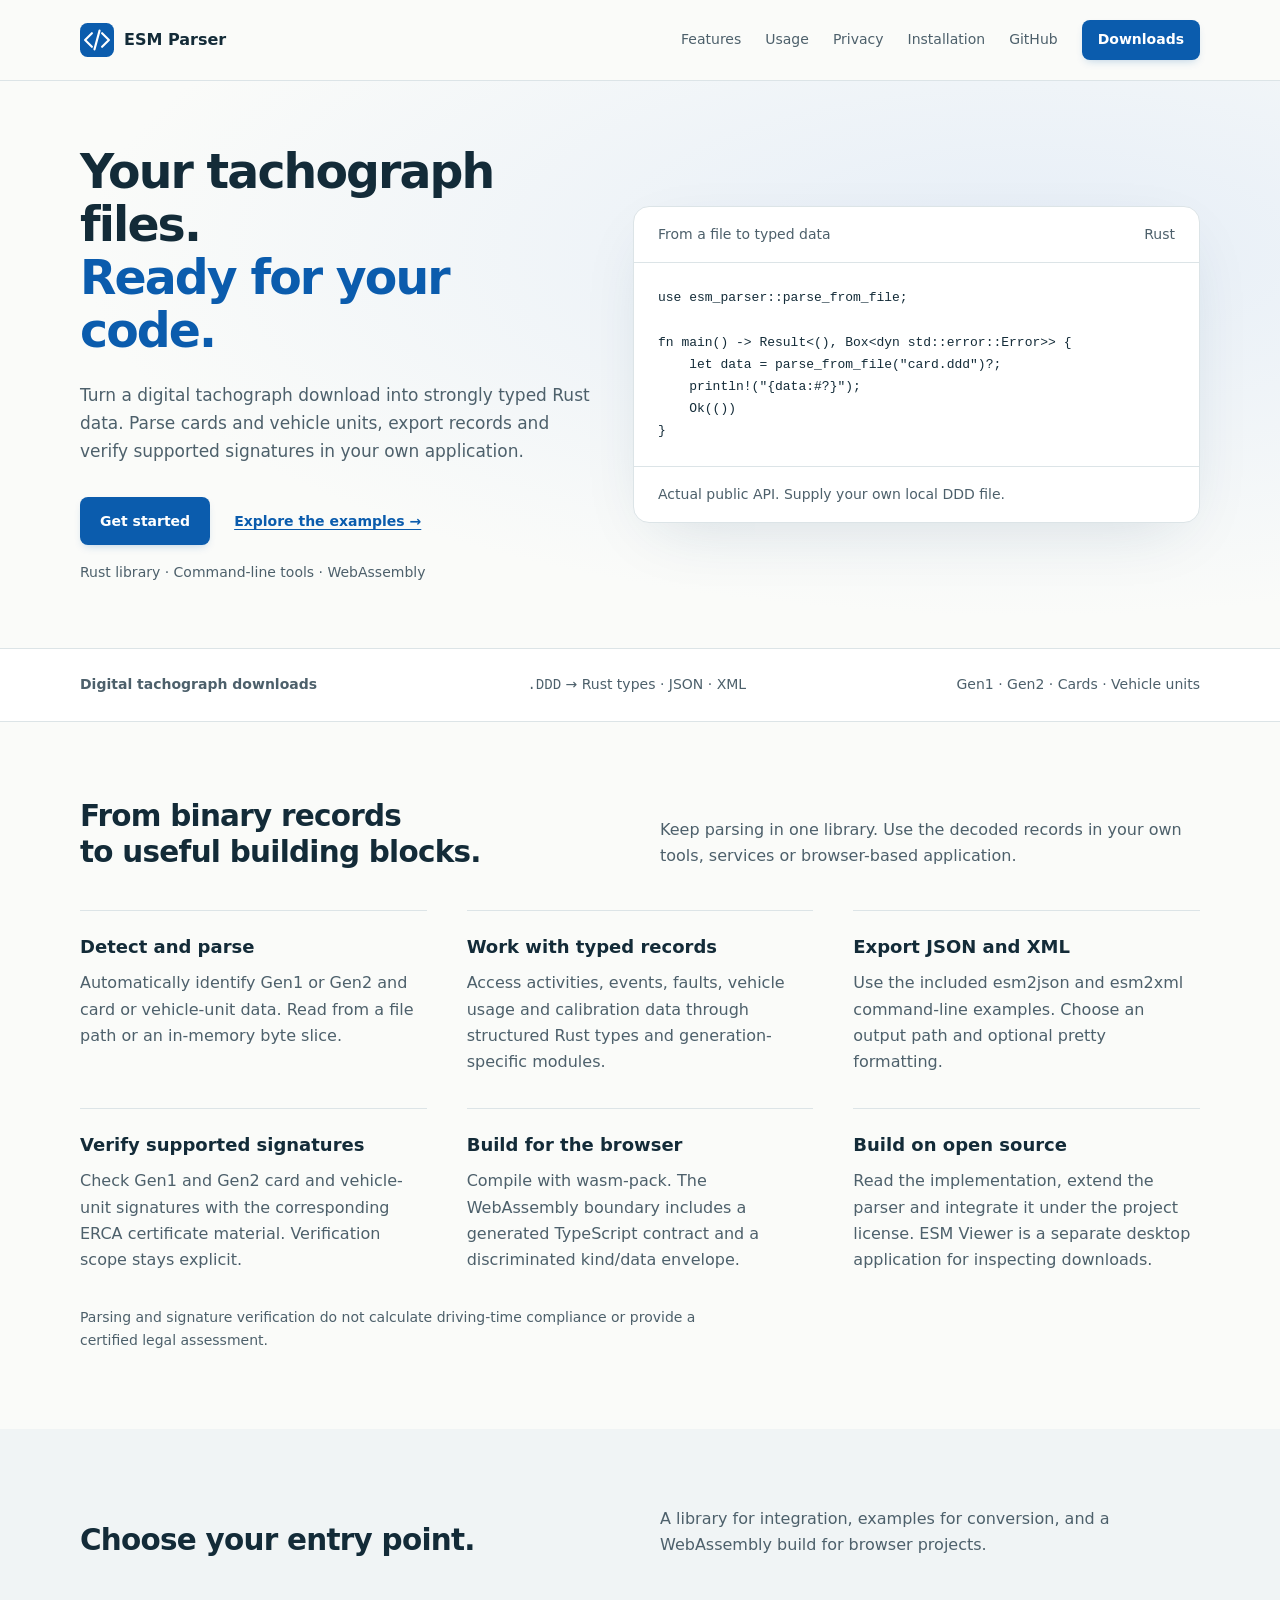
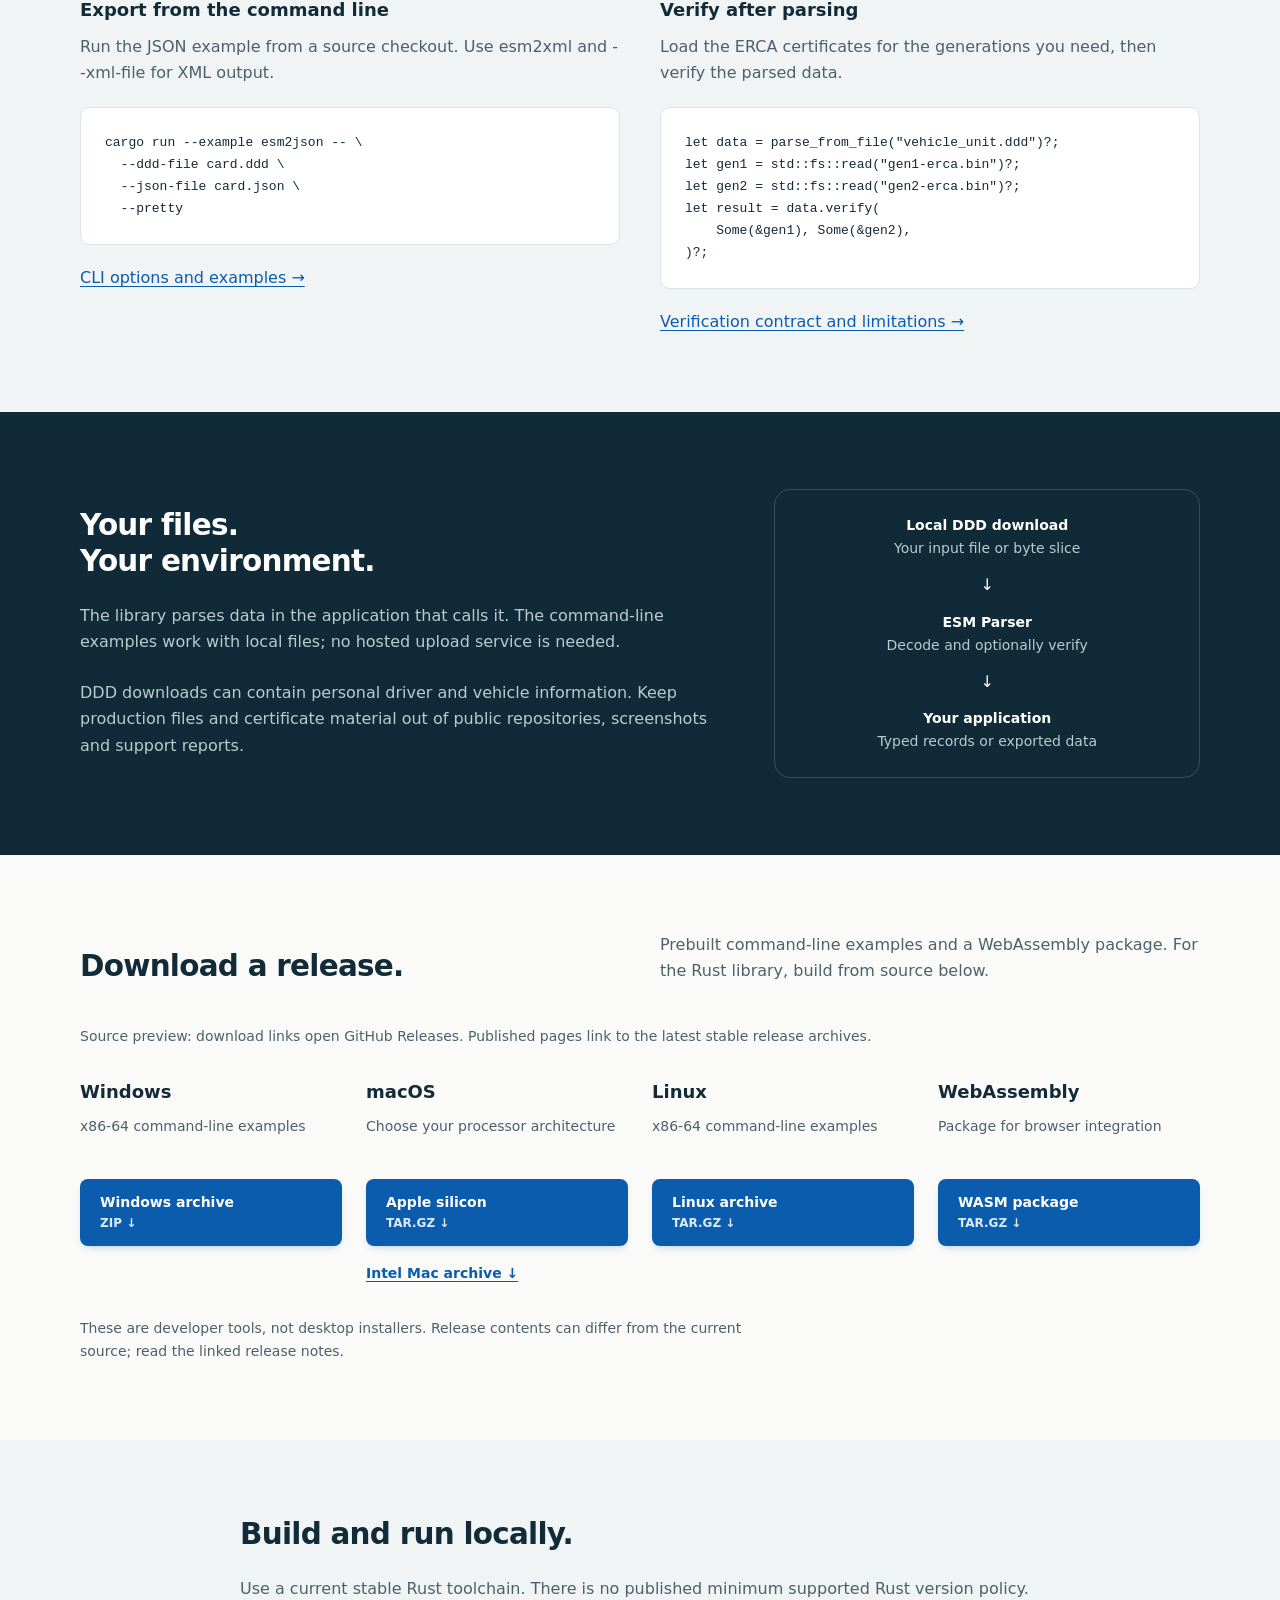
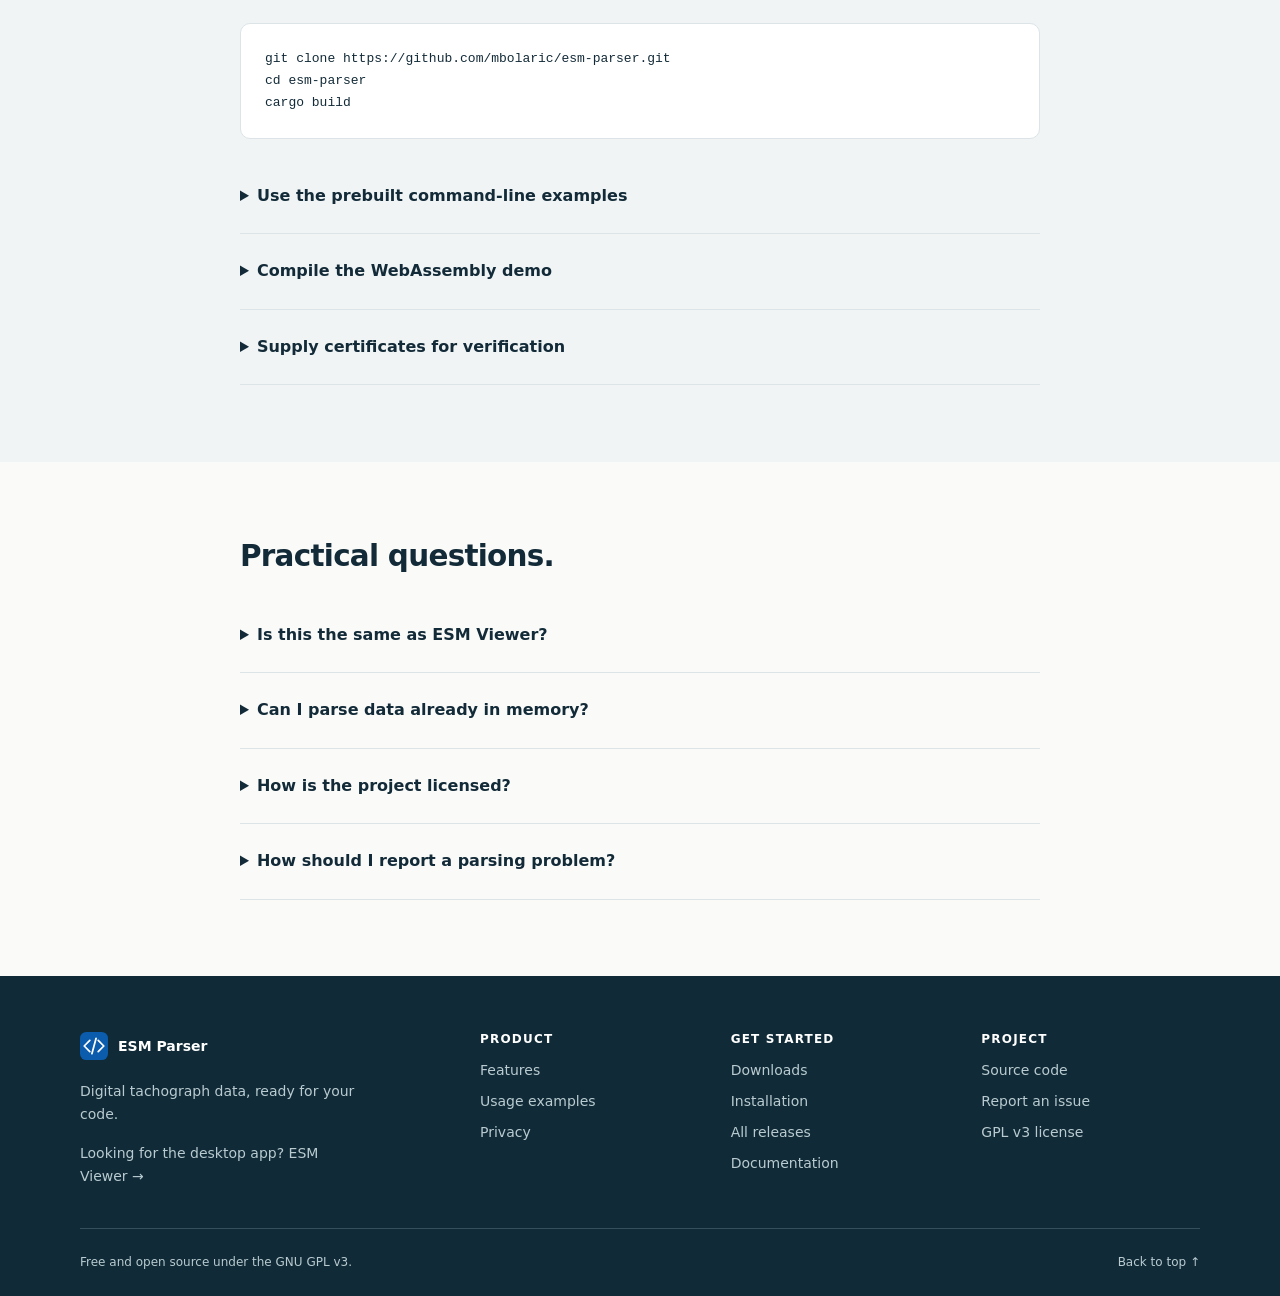
==== docs/site/index.html @ f4fffca4 "Create pages site." ====
<!doctype html>
<html lang="en">
    <head>
        <meta charset="UTF-8" />
        <meta name="viewport" content="width=device-width, initial-scale=1" />
        <meta name="color-scheme" content="light" />
        <title>ESM Parser | Digital tachograph data, ready for your code.</title>
        <meta name="description" content="Parse Gen1 and Gen2 digital tachograph DDD files in Rust. Export JSON or XML, verify supported signatures, and build for WebAssembly." />
        <link rel="canonical" href="https://mbolaric.github.io/esm-parser/" />
        <meta property="og:type" content="website" />
        <meta property="og:title" content="ESM Parser | Digital tachograph data, ready for your code." />
        <meta property="og:description" content="An open-source Rust library and command-line examples for parsing and verifying digital tachograph downloads." />
        <meta property="og:url" content="https://mbolaric.github.io/esm-parser/" />
        <meta name="twitter:card" content="summary" />
        <link rel="icon" type="image/svg+xml" href="./assets/icon.svg" />
        <link rel="stylesheet" href="./assets/site.css" />
        <script src="./assets/site.js" defer></script>
    </head>
    <body>
        <!--
        THESIS: Make the parser's typed-data workflow visible, not a desktop-app promise.
        OWN-WORLD: ESM Viewer's pale canvas, blue actions, dark ink and rounded controls.
        STORY: Understand supported parsing, inspect real API usage, then build or download.
        FIRST VIEWPORT: Two-column introduction and Rust example, with Get started on the left.
        FORM: User-pinned sibling-site structure; code replaces Viewer screenshots.
        -->
        <a class="site-skip" href="#main">Skip to content</a>
        <header class="site-header">
            <div class="site-container header-inner">
                <a class="site-brand" href="#top"><img src="./assets/icon.svg" width="34" height="34" alt="" />ESM Parser</a>
                <button class="mobile-menu" id="menu-toggle" aria-expanded="false" aria-controls="site-navigation" hidden>Menu</button>
                <nav id="site-navigation" aria-label="Main navigation">
                    <a href="#features">Features</a>
                    <a href="#usage">Usage</a>
                    <a href="#privacy">Privacy</a>
                    <a href="#installation">Installation</a>
                    <a href="https://github.com/mbolaric/esm-parser">GitHub</a>
                    <a class="site-button small-button" href="#download">Downloads</a>
                </nav>
            </div>
        </header>
        <main id="main" tabindex="-1">
            <section class="hero" id="top" aria-labelledby="hero-title">
                <div class="site-container hero-grid">
                    <div>
                        <h1 id="hero-title">Your tachograph files.<br /><span>Ready for your code.</span></h1>
                        <p class="hero-description">Turn a digital tachograph download into strongly typed Rust data. Parse cards and vehicle units, export records and verify supported signatures in your own application.</p>
                        <div class="hero-actions">
                            <a class="site-button" href="#installation">Get started</a>
                            <a class="site-text-link" href="#usage">Explore the examples &rarr;</a>
                        </div>
                        <p class="hero-platforms">Rust library &middot; Command-line tools &middot; WebAssembly</p>
                    </div>
                    <figure class="code-preview">
                        <div class="code-heading"><span>From a file to typed data</span><span>Rust</span></div>
                        <pre><code>use esm_parser::parse_from_file;

fn main() -&gt; Result&lt;(), Box&lt;dyn std::error::Error&gt;&gt; {
    let data = parse_from_file("card.ddd")?;
    println!("{data:#?}");
    Ok(())
}</code></pre>
                        <figcaption>Actual public API. Supply your own local DDD file.</figcaption>
                    </figure>
                </div>
            </section>
            <div class="format-strip">
                <div class="site-container format-inner">
                    <strong>Digital tachograph downloads</strong>
                    <p><code>.DDD</code> &rarr; Rust types &middot; JSON &middot; XML</p>
                    <span>Gen1 &middot; Gen2 &middot; Cards &middot; Vehicle units</span>
                </div>
            </div>
            <section class="site-section" id="features" aria-labelledby="features-title">
                <div class="site-container">
                    <div class="section-heading">
                        <h2 id="features-title">From binary records<br />to useful building blocks.</h2>
                        <p>Keep parsing in one library. Use the decoded records in your own tools, services or browser-based application.</p>
                    </div>
                    <div class="feature-grid">
                        <article><h3>Detect and parse</h3><p>Automatically identify Gen1 or Gen2 and card or vehicle-unit data. Read from a file path or an in-memory byte slice.</p></article>
                        <article><h3>Work with typed records</h3><p>Access activities, events, faults, vehicle usage and calibration data through structured Rust types and generation-specific modules.</p></article>
                        <article><h3>Export JSON and XML</h3><p>Use the included esm2json and esm2xml command-line examples. Choose an output path and optional pretty formatting.</p></article>
                        <article><h3>Verify supported signatures</h3><p>Check Gen1 and Gen2 card and vehicle-unit signatures with the corresponding ERCA certificate material. Verification scope stays explicit.</p></article>
                        <article><h3>Build for the browser</h3><p>Compile with wasm-pack. The WebAssembly boundary includes a generated TypeScript contract and a discriminated kind/data envelope.</p></article>
                        <article><h3>Build on open source</h3><p>Read the implementation, extend the parser and integrate it under the project license. ESM Viewer is a separate desktop application for inspecting downloads.</p></article>
                    </div>
                    <p class="qualification">Parsing and signature verification do not calculate driving-time compliance or provide a certified legal assessment.</p>
                </div>
            </section>
            <section class="site-section soft-section" id="usage" aria-labelledby="usage-title">
                <div class="site-container">
                    <div class="section-heading">
                        <h2 id="usage-title">Choose your entry point.</h2>
                        <p>A library for integration, examples for conversion, and a WebAssembly build for browser projects.</p>
                    </div>
                    <div class="example-grid">
                        <article>
                            <h3>Export from the command line</h3>
                            <p>Run the JSON example from a source checkout. Use esm2xml and --xml-file for XML output.</p>
                            <pre><code>cargo run --example esm2json -- \
  --ddd-file card.ddd \
  --json-file card.json \
  --pretty</code></pre>
                            <a href="https://github.com/mbolaric/esm-parser#export-with-the-example-clis">CLI options and examples &rarr;</a>
                        </article>
                        <article>
                            <h3>Verify after parsing</h3>
                            <p>Load the ERCA certificates for the generations you need, then verify the parsed data.</p>
                            <pre><code>let data = parse_from_file("vehicle_unit.ddd")?;
let gen1 = std::fs::read("gen1-erca.bin")?;
let gen2 = std::fs::read("gen2-erca.bin")?;
let result = data.verify(
    Some(&amp;gen1), Some(&amp;gen2),
)?;</code></pre>
                            <a href="https://github.com/mbolaric/esm-parser/blob/master/docs/gen2-signature-impl-reference.md">Verification contract and limitations &rarr;</a>
                        </article>
                    </div>
                </div>
            </section>
            <section class="site-section privacy-section" id="privacy" aria-labelledby="privacy-title">
                <div class="site-container privacy-grid">
                    <div>
                        <h2 id="privacy-title">Your files.<br />Your environment.</h2>
                        <p>The library parses data in the application that calls it. The command-line examples work with local files; no hosted upload service is needed.</p>
                        <p>DDD downloads can contain personal driver and vehicle information. Keep production files and certificate material out of public repositories, screenshots and support reports.</p>
                    </div>
                    <div class="privacy-flow" aria-label="Parser workflow">
                        <p><strong>Local DDD download</strong><br />Your input file or byte slice</p>
                        <span aria-hidden="true">&darr;</span>
                        <p><strong>ESM Parser</strong><br />Decode and optionally verify</p>
                        <span aria-hidden="true">&darr;</span>
                        <p><strong>Your application</strong><br />Typed records or exported data</p>
                    </div>
                </div>
            </section>
            <section class="site-section" id="download" aria-labelledby="download-title">
                <div class="site-container">
                    <div class="section-heading">
                        <h2 id="download-title">Download a release.</h2>
                        <p>Prebuilt command-line examples and a WebAssembly package. For the Rust library, build from source below.</p>
                    </div>
                    <p id="release-status">Source preview: download links open GitHub Releases. Published pages link to the latest stable release archives.</p>
                    <div class="download-grid">
                        <article><h3>Windows</h3><p>x86-64 command-line examples</p><a class="site-button" data-release-asset="windows" href="https://github.com/mbolaric/esm-parser/releases/latest">Windows archive <span>ZIP &darr;</span></a></article>
                        <article><h3>macOS</h3><p>Choose your processor architecture</p><a class="site-button" data-release-asset="macos-arm64" href="https://github.com/mbolaric/esm-parser/releases/latest">Apple silicon <span>TAR.GZ &darr;</span></a><a class="site-text-link" data-release-asset="macos-x86_64" href="https://github.com/mbolaric/esm-parser/releases/latest">Intel Mac archive &darr;</a></article>
                        <article><h3>Linux</h3><p>x86-64 command-line examples</p><a class="site-button" data-release-asset="linux" href="https://github.com/mbolaric/esm-parser/releases/latest">Linux archive <span>TAR.GZ &darr;</span></a></article>
                        <article><h3>WebAssembly</h3><p>Package for browser integration</p><a class="site-button" data-release-asset="wasm" href="https://github.com/mbolaric/esm-parser/releases/latest">WASM package <span>TAR.GZ &darr;</span></a></article>
                    </div>
                    <p class="qualification">These are developer tools, not desktop installers. Release contents can differ from the current source; read the linked release notes.</p>
                </div>
            </section>
            <section class="site-section soft-section" id="installation" aria-labelledby="installation-title">
                <div class="site-container narrow">
                    <h2 id="installation-title">Build and run locally.</h2>
                    <p>Use a current stable Rust toolchain. There is no published minimum supported Rust version policy.</p>
                    <pre><code>git clone https://github.com/mbolaric/esm-parser.git
cd esm-parser
cargo build</code></pre>
                    <details><summary>Use the prebuilt command-line examples</summary><p>Extract the archive for your platform. Open a terminal in the extracted directory and run <code>./esm2json --help</code> or <code>./esm2xml --help</code>. On Windows, use <code>.\esm2json.exe --help</code>. If an extracted Unix executable lacks permission, run <code>chmod +x esm2json esm2xml</code>. Only run binaries from a source you trust.</p></details>
                    <details><summary>Compile the WebAssembly demo</summary><p>From the repository root, install wasm-pack and run the build script. It regenerates the TypeScript contract before building the browser package.</p><pre><code>cargo install wasm-pack
./scripts/build-wasm.sh --release
python3 -m http.server 8090</code></pre><p>Open <a href="http://127.0.0.1:8090/examples/web/">http://127.0.0.1:8090/examples/web/</a>. Serve the repository root, not examples/web: the demo loads the generated pkg directory. This hosted product page does not load or parse your files.</p></details>
                    <details><summary>Supply certificates for verification</summary><p>A Gen1 ERCA value must be exactly 144 bytes; a Gen2 ERCA CVC must be exactly 205 bytes. Pass the corresponding <code>--erca-gen1-file</code> and <code>--erca-gen2-file</code> options to an exporter. Parsing alone does not verify signatures.</p><p>Company and Control Gen2 applications do not have a signed elementary-file verification path. Combined Driver and Workshop cards are verified separately by generation. See the <a href="https://github.com/mbolaric/esm-parser/blob/master/docs/gen2-signature-impl-reference.md">full verification reference</a> for certificate chains, rollover and supported scopes.</p></details>
                </div>
            </section>
            <section class="site-section" aria-labelledby="faq-title">
                <div class="site-container narrow">
                    <h2 id="faq-title">Practical questions.</h2>
                    <details><summary>Is this the same as ESM Viewer?</summary><p>No. ESM Parser is a Rust parsing library with CLI examples and WebAssembly support. <a href="https://mbolaric.github.io/esm-viewer/">ESM Viewer</a> is the separate desktop application for exploring tachograph records through a graphical interface.</p></details>
                    <details><summary>Can I parse data already in memory?</summary><p>Yes. Use <code>parse_from_memory</code> with a byte slice. Both it and <code>parse_from_file</code> return <code>TachographData</code>, distinguishing Gen1/Gen2 and card/vehicle-unit results.</p></details>
                    <details><summary>How is the project licensed?</summary><p>ESM Parser is open source. Review the <a href="https://github.com/mbolaric/esm-parser/blob/master/LICENSE">project license</a> before integrating or distributing it.</p></details>
                    <details><summary>How should I report a parsing problem?</summary><p><a href="https://github.com/mbolaric/esm-parser/issues">Open a GitHub issue</a> with the version, command or API call, and a redacted error. Do not attach personal DDD downloads or certificate material. The fixture-backed integration tests are ignored by default so private files can stay local.</p></details>
                </div>
            </section>
        </main>
        <footer class="site-footer">
            <div class="site-container">
                <div class="footer-main">
                    <div class="footer-about">
                        <a class="site-brand" href="#top"><img src="./assets/icon.svg" width="28" height="28" alt="" /><span>ESM Parser</span></a>
                        <p>Digital tachograph data, ready for your code.</p>
                        <a class="footer-viewer-link" href="https://mbolaric.github.io/esm-viewer/">Looking for the desktop app? ESM Viewer &rarr;</a>
                    </div>
                    <nav class="footer-links" aria-label="Footer navigation">
                        <div>
                            <h2>Product</h2>
                            <ul>
                                <li><a href="#features">Features</a></li>
                                <li><a href="#usage">Usage examples</a></li>
                                <li><a href="#privacy">Privacy</a></li>
                            </ul>
                        </div>
                        <div>
                            <h2>Get started</h2>
                            <ul>
                                <li><a href="#download">Downloads</a></li>
                                <li><a href="#installation">Installation</a></li>
                                <li><a href="https://github.com/mbolaric/esm-parser/releases">All releases</a></li>
                                <li><a href="https://github.com/mbolaric/esm-parser/blob/master/README.md">Documentation</a></li>
                            </ul>
                        </div>
                        <div>
                            <h2>Project</h2>
                            <ul>
                                <li><a href="https://github.com/mbolaric/esm-parser">Source code</a></li>
                                <li><a href="https://github.com/mbolaric/esm-parser/issues">Report an issue</a></li>
                                <li><a href="https://github.com/mbolaric/esm-parser/blob/master/LICENSE">GPL v3 license</a></li>
                            </ul>
                        </div>
                    </nav>
                </div>
                <div class="footer-bottom">
                    <p>Free and open source under the GNU GPL v3.</p>
                    <a href="#top">Back to top <span aria-hidden="true">&uarr;</span></a>
                </div>
            </div>
        </footer>
    </body>
</html>
---- docs/site/assets/site.css ----
:root {
    color-scheme: light;
    --site-canvas: #fafbf9;
    --site-ink: #132b38;
    --site-muted: #4d606b;
    --site-blue: #0b5cad;
    --site-blue-hover: #094b8f;
    --site-line: #dce4e7;
    --site-soft: #f0f4f5;
    --site-dark: #102b37;
    --site-dark-muted: #b9cbd0;
    --site-width: 76rem;
    --site-gutter: clamp(1.25rem, 4vw, 3rem);
    --site-section: clamp(3.5rem, 6vw, 5.5rem);
}
* { box-sizing: border-box; }
html { scroll-padding-block-start: 6rem; }
body { margin: 0; background: var(--site-canvas); color: var(--site-ink); font-family: system-ui, -apple-system, BlinkMacSystemFont, "Segoe UI", sans-serif; font-size: 1rem; line-height: 1.65; }
h1, h2, h3, p, figure { margin: 0; }
h1, h2, h3 { text-wrap: balance; }
h1 { font-size: clamp(2rem, 3.7vw, 3.25rem); font-weight: 680; letter-spacing: -0.04em; line-height: 1.12; }
h1 span { color: var(--site-blue); }
h2 { font-size: clamp(1.5rem, 2.3vw, 2rem); letter-spacing: -0.025em; line-height: 1.2; }
h3 { font-size: 1.125rem; line-height: 1.3; }
a { color: var(--site-blue); text-underline-offset: 0.2em; }
a:hover { text-decoration: none; }
:focus-visible { outline: 3px solid var(--site-blue); outline-offset: 4px; }
[hidden] { display: none !important; }
.site-container { width: min(100%, var(--site-width)); margin-inline: auto; padding-inline: var(--site-gutter); }
.site-skip { position: fixed; top: 0.75rem; left: 1rem; z-index: 30; padding: 0.75rem 1rem; background: var(--site-blue); color: white; border-radius: 0.5rem; transform: translateY(-200%); }
.site-skip:focus { transform: none; }
.site-header { position: sticky; top: 0; z-index: 20; background: var(--site-canvas); border-bottom: 1px solid var(--site-line); }
.header-inner { min-height: 5rem; display: flex; justify-content: space-between; align-items: center; gap: 1.5rem; }
.site-brand { display: inline-flex; align-items: center; gap: 0.625rem; color: var(--site-ink); font-weight: 650; white-space: nowrap; text-decoration: none; }
#site-navigation { display: flex; align-items: center; gap: 1.5rem; font-size: 0.875rem; }
#site-navigation a:not(.site-button) { color: var(--site-muted); text-decoration: none; }
#site-navigation a:hover { color: var(--site-blue); }
.site-button { display: inline-flex; align-items: center; justify-content: center; gap: 1rem; min-height: 3rem; padding: 0.75rem 1.25rem; border-radius: 0.5rem; background: var(--site-blue); color: white; font-size: 0.875rem; font-weight: 650; text-decoration: none; box-shadow: 0 4px 10px -4px #0b5cad4d; transition: background 140ms ease; }
.site-button:hover, #site-navigation .site-button:hover { background: var(--site-blue-hover); color: white; }
.small-button { min-height: 2.5rem; padding: 0.5rem 1rem; }
.site-text-link { font-size: 0.875rem; font-weight: 650; }
.hero { padding-block: clamp(2.5rem, 5vw, 4.5rem); background: radial-gradient(ellipse at 80% 30%, #e6eef7, transparent 65%); }
.hero-grid { display: grid; grid-template-columns: minmax(0, 0.95fr) minmax(0, 1.05fr); align-items: center; gap: 2.5rem; }
.hero-description { max-width: 39rem; color: var(--site-muted); font-size: 1.0625rem; margin-block: 1.5rem 2rem; }
.hero-actions { display: flex; align-items: center; flex-wrap: wrap; gap: 1.5rem; }
.hero-platforms { color: var(--site-muted); font-size: 0.875rem; margin-top: 1rem; }
.code-preview { min-width: 0; background: white; border: 1px solid var(--site-line); border-radius: 1rem; box-shadow: 0 20px 64px -24px #193e582b; overflow: hidden; }
.code-heading { display: flex; justify-content: space-between; gap: 1rem; padding: 1rem 1.5rem; border-bottom: 1px solid var(--site-line); font-size: 0.875rem; color: var(--site-muted); }
pre { max-width: 100%; overflow-x: auto; padding: 1.5rem; margin-block: 1.25rem; border: 1px solid var(--site-line); border-radius: 0.625rem; background: white; color: var(--site-ink); font-size: 0.8125rem; line-height: 1.7; }
code { font-family: ui-monospace, "Cascadia Code", "Source Code Pro", Menlo, Consolas, monospace; }
.code-preview pre { margin: 0; border: 0; border-radius: 0; }
.code-preview figcaption { padding: 1rem 1.5rem; color: var(--site-muted); font-size: 0.875rem; border-top: 1px solid var(--site-line); }
.format-strip { padding-block: 1.5rem; border-block: 1px solid var(--site-line); background: white; color: var(--site-muted); font-size: 0.875rem; }
.format-inner { display: flex; justify-content: space-between; flex-wrap: wrap; gap: 1rem; }
.site-section { padding-block: var(--site-section); }
.section-heading { display: grid; grid-template-columns: 1fr 1fr; align-items: end; gap: 2.5rem; margin-bottom: 2.5rem; }
.section-heading p { max-width: 65ch; color: var(--site-muted); }
.feature-grid { display: grid; grid-template-columns: repeat(3, minmax(0, 1fr)); gap: 2rem 2.5rem; }
.feature-grid article { border-top: 1px solid var(--site-line); padding-top: 1.5rem; }
article p { margin-top: 0.75rem; color: var(--site-muted); }
.qualification { margin-top: 2rem; color: var(--site-muted); font-size: 0.875rem; max-width: 75ch; }
.soft-section { background: var(--site-soft); }
.example-grid { display: grid; grid-template-columns: repeat(2, minmax(0, 1fr)); gap: 2.5rem; }
.example-grid article { min-width: 0; }
.privacy-section { background: var(--site-dark); color: white; }
.privacy-grid { display: grid; grid-template-columns: 1.2fr 0.8fr; gap: 3.5rem; align-items: center; }
.privacy-grid p { max-width: 65ch; margin-top: 1.5rem; color: var(--site-dark-muted); }
.privacy-flow { border: 1px solid #34505c; border-radius: 1rem; padding: 1.5rem; text-align: center; }
.privacy-flow p { margin: 0; font-size: 0.875rem; }
.privacy-flow strong { color: white; }
.privacy-flow span { display: block; margin-block: 0.75rem; }
#release-status { color: var(--site-muted); margin-bottom: 2rem; font-size: 0.875rem; }
.download-grid { display: grid; grid-template-columns: repeat(4, minmax(0, 1fr)); gap: 1.5rem; }
.download-grid article { min-width: 0; }
.download-grid p { font-size: 0.875rem; min-height: 3rem; }
.download-grid .site-button { width: 100%; flex-direction: column; align-items: flex-start; gap: 0; margin-top: 1rem; }
.download-grid .site-button span { font-size: 0.75rem; color: #dbeaff; }
.download-grid .site-text-link { display: block; margin-top: 1rem; }
.package-unavailable { display: block; margin-top: 1rem; color: var(--site-muted); font-size: 0.875rem; }
.narrow { max-width: 56rem; }
.narrow > p { margin-top: 1.5rem; color: var(--site-muted); }
details { border-bottom: 1px solid var(--site-line); padding-block: 1rem; }
h2 + details { margin-top: 1.5rem; }
summary { padding-block: 0.5rem; cursor: pointer; font-weight: 650; }
summary:hover { color: var(--site-blue); }
details p { margin-top: 1rem; color: var(--site-muted); }
details code:not(pre code) { overflow-wrap: anywhere; }
.site-footer { padding-block: 3.5rem 1.5rem; background: var(--site-dark); color: var(--site-dark-muted); font-size: 0.875rem; }
.site-footer a { color: var(--site-dark-muted); text-decoration: none; }
.site-footer a:hover { color: white; text-decoration: underline; }
.site-footer :focus-visible { outline-color: white; }
.site-footer .site-brand { color: white; }
.footer-main { display: grid; grid-template-columns: minmax(0, 1fr) minmax(0, 2fr); gap: 2.5rem; padding-bottom: 2.5rem; }
.footer-about p { margin-top: 0.75rem; max-width: 18rem; }
.footer-viewer-link { display: inline-block; margin-top: 1rem; max-width: 18rem; }
.footer-links { display: grid; grid-template-columns: repeat(3, minmax(0, 1fr)); gap: 2rem; }
.footer-links h2 { font-size: 0.75rem; font-weight: 650; letter-spacing: 0.1em; text-transform: uppercase; color: white; margin-bottom: 0.75rem; }
.footer-links ul { list-style: none; display: grid; gap: 0.5rem; padding: 0; margin: 0; }
.footer-bottom { display: flex; justify-content: space-between; align-items: center; flex-wrap: wrap; gap: 0.75rem; padding-top: 1.5rem; border-top: 1px solid #34505c; font-size: 0.75rem; }
.mobile-menu { font: inherit; padding: 0.5rem 1rem; min-height: 2.75rem; border: 1px solid var(--site-line); border-radius: 0.5rem; background: white; color: var(--site-ink); cursor: pointer; }
@media (max-width: 64rem) {
    #site-navigation { gap: 1rem; }
    .download-grid { grid-template-columns: repeat(2, minmax(0, 1fr)); gap: 2rem; }
}
@media (max-width: 48rem) {
    html { scroll-padding-block-start: 5rem; }
    .header-inner { flex-wrap: wrap; min-height: 4.5rem; gap: 0.5rem; padding-block: 0.75rem; }
    #site-navigation { width: 100%; flex-wrap: wrap; padding-block: 0.5rem; }
    .menu-ready #site-navigation[data-open="false"] { display: none; }
    .hero-grid, .section-heading, .example-grid, .privacy-grid { grid-template-columns: minmax(0, 1fr); gap: 2rem; }
    .feature-grid { grid-template-columns: repeat(2, minmax(0, 1fr)); }
    .section-heading { margin-bottom: 2rem; }
    .footer-main { grid-template-columns: minmax(0, 1fr); }
    .footer-links { grid-template-columns: repeat(2, minmax(0, 1fr)); }
}
@media (max-width: 30rem) {
    .feature-grid, .download-grid { grid-template-columns: minmax(0, 1fr); }
    .download-grid p { min-height: 0; }
    .code-heading, .code-preview figcaption, pre { padding: 1rem; }
}
@media (prefers-reduced-motion: reduce) {
    .site-button { transition: none; }
}
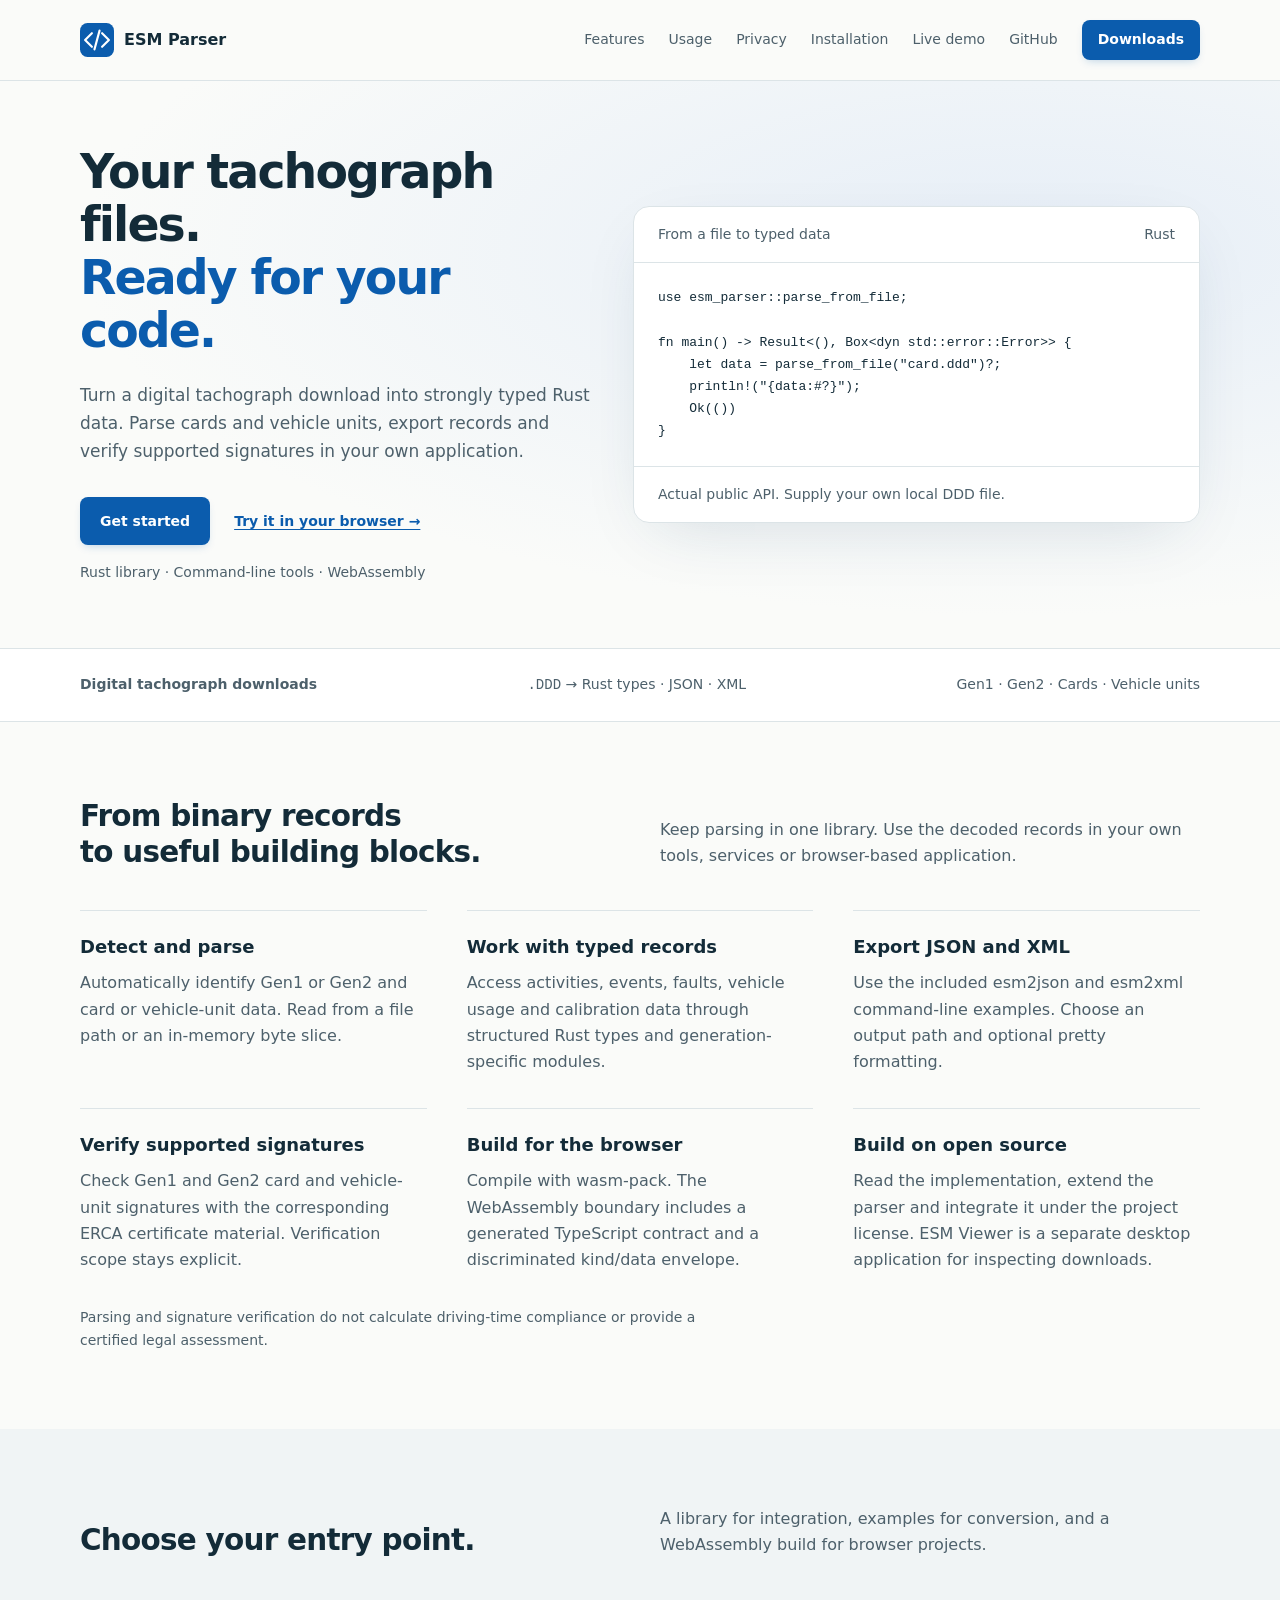
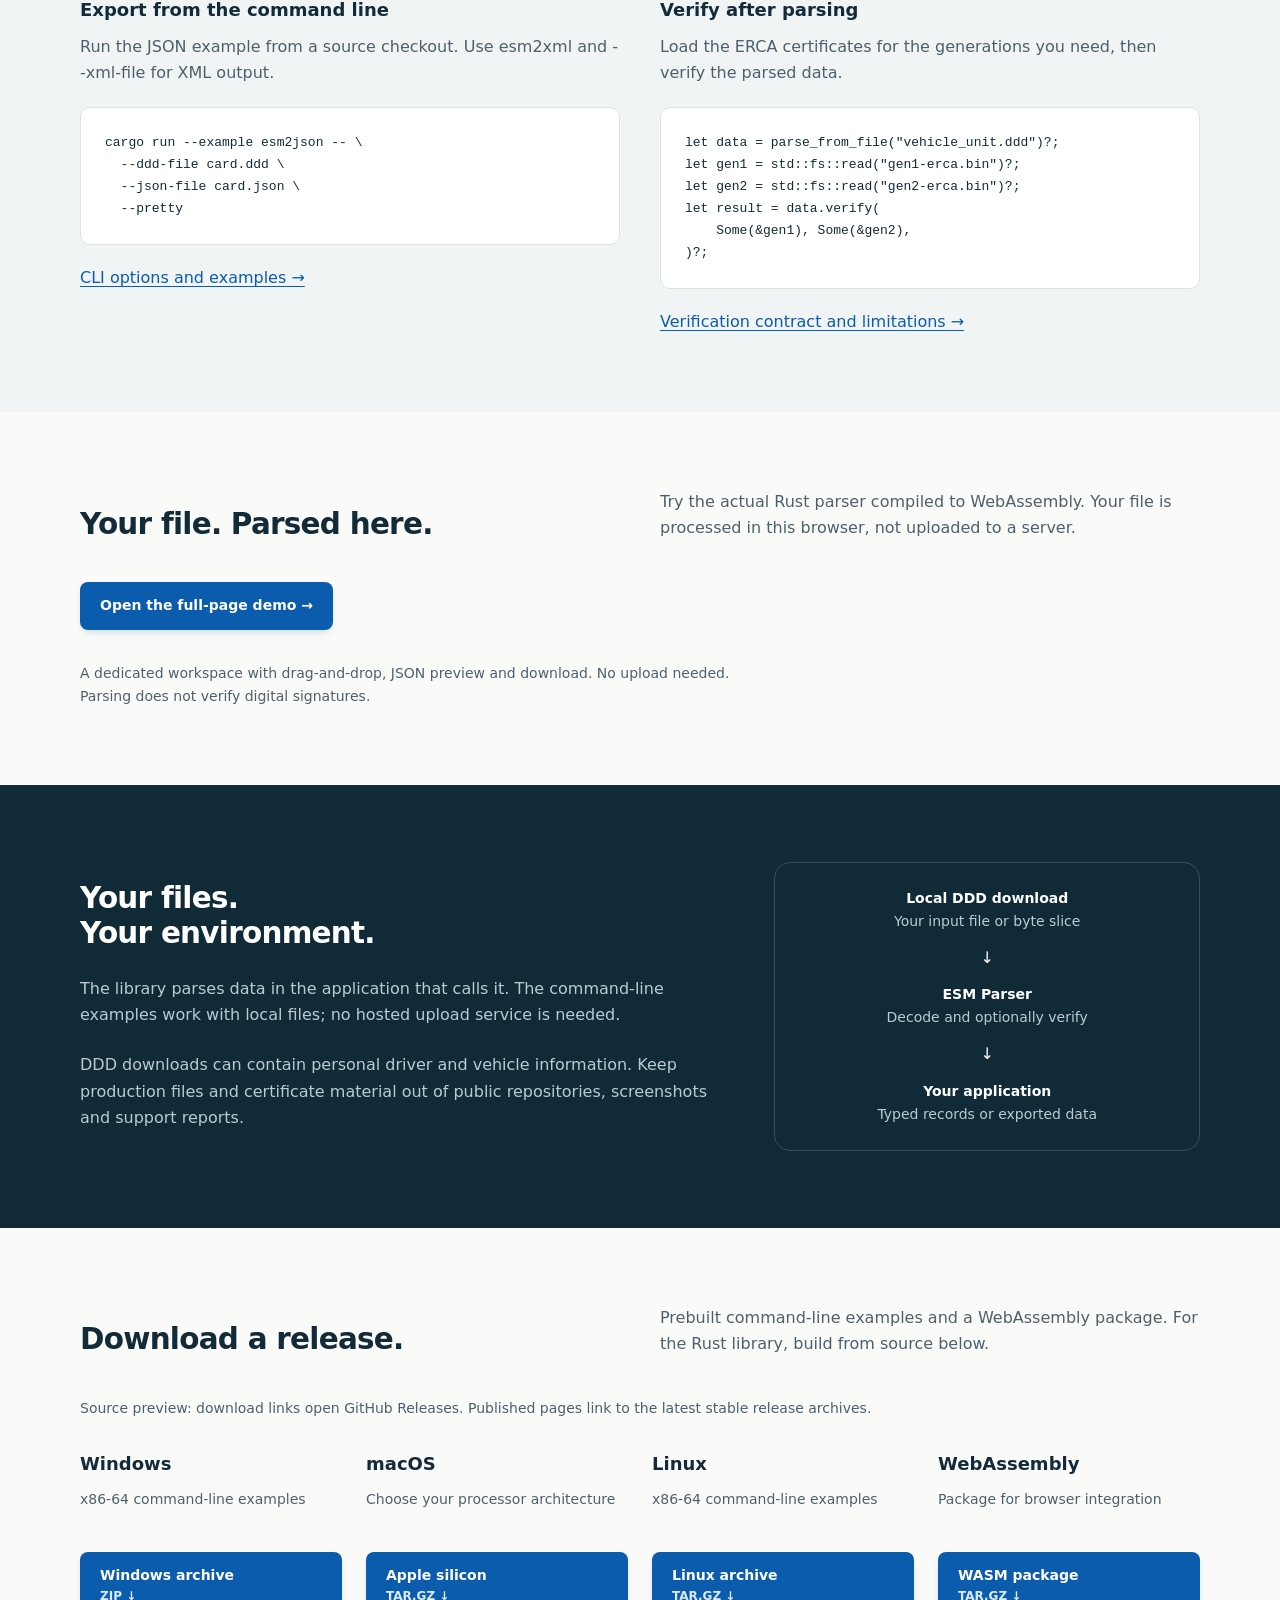
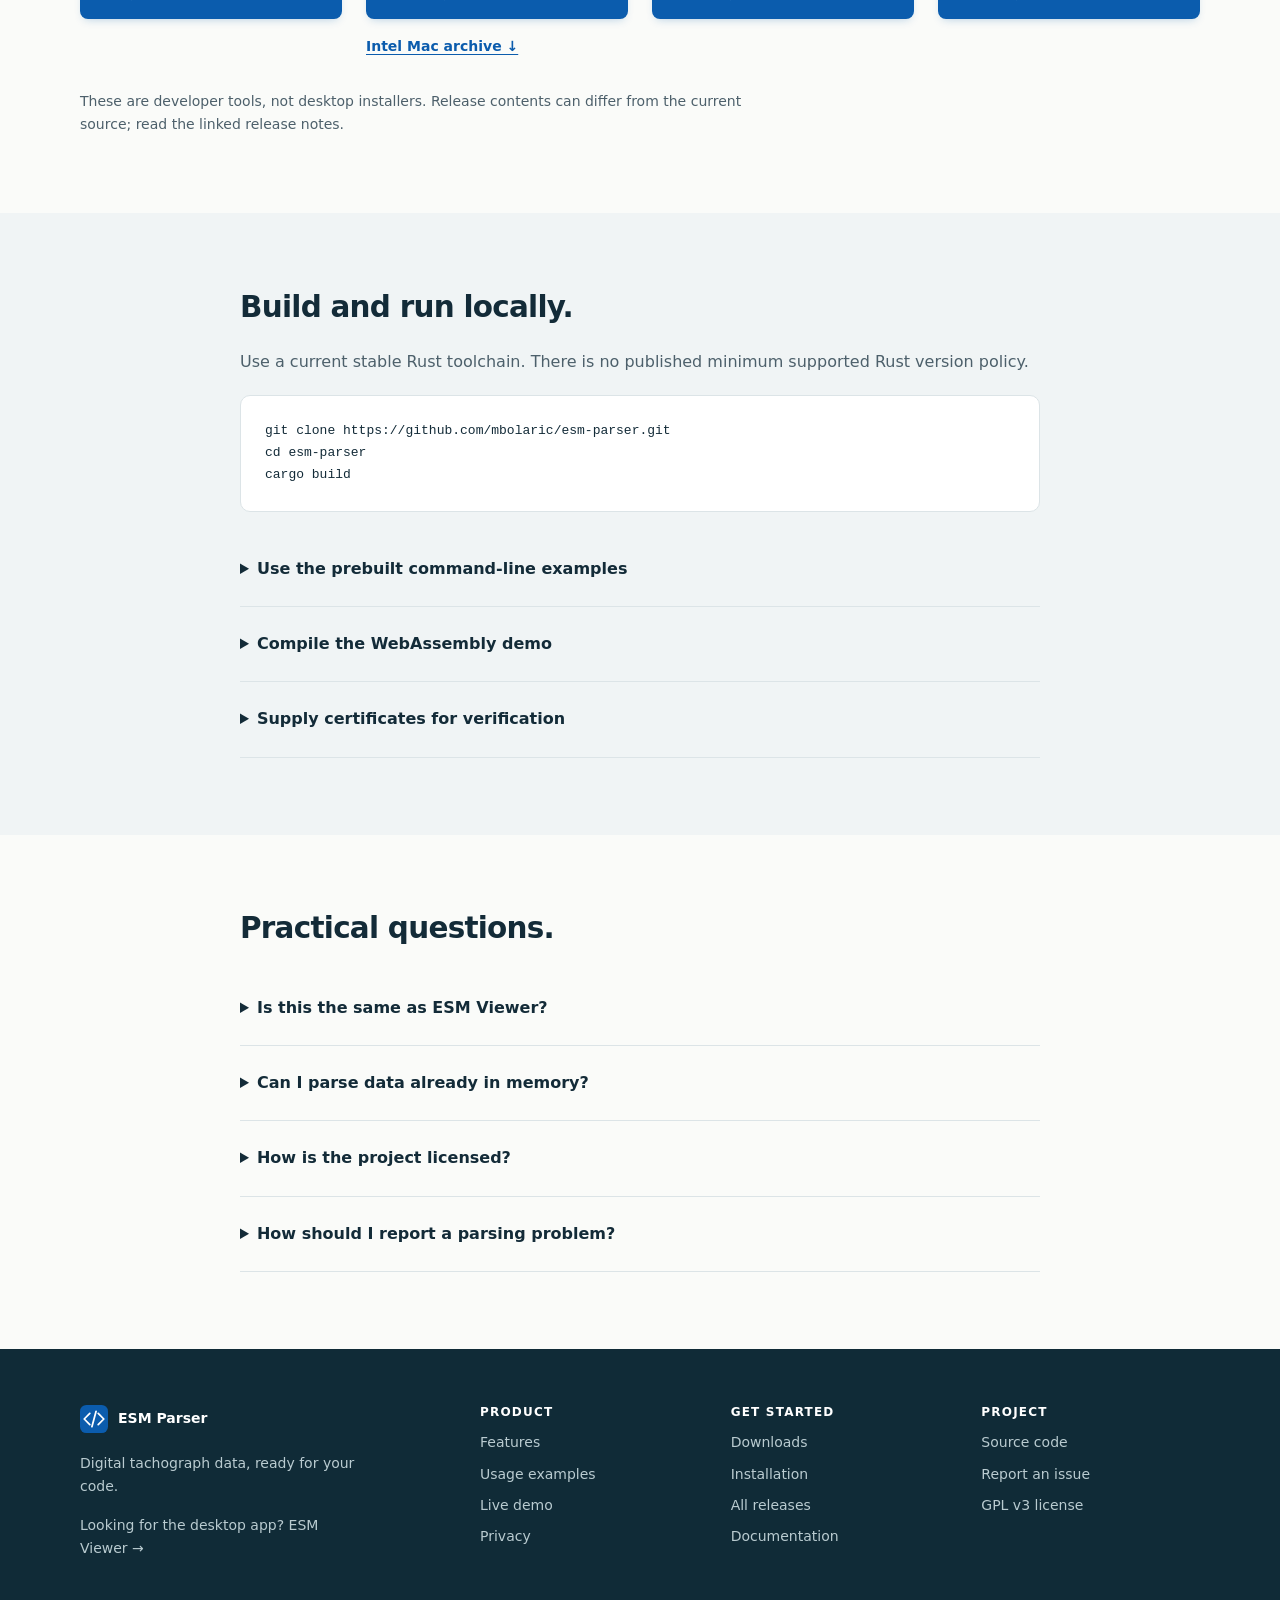
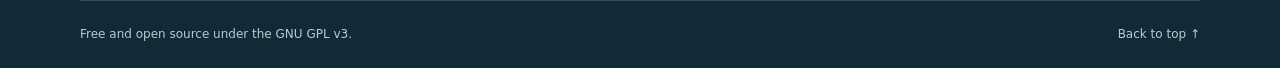
==== commit c21c48dc: "Add demo on site." ====
--- a/docs/site/index.html
+++ b/docs/site/index.html
@@ -34,6 +34,7 @@
                     <a href="#usage">Usage</a>
                     <a href="#privacy">Privacy</a>
                     <a href="#installation">Installation</a>
+                    <a href="./demo.html">Live demo</a>
                     <a href="https://github.com/mbolaric/esm-parser">GitHub</a>
                     <a class="site-button small-button" href="#download">Downloads</a>
                 </nav>
@@ -47,7 +48,7 @@
                         <p class="hero-description">Turn a digital tachograph download into strongly typed Rust data. Parse cards and vehicle units, export records and verify supported signatures in your own application.</p>
                         <div class="hero-actions">
                             <a class="site-button" href="#installation">Get started</a>
-                            <a class="site-text-link" href="#usage">Explore the examples &rarr;</a>
+                            <a class="site-text-link" href="./demo.html">Try it in your browser &rarr;</a>
                         </div>
                         <p class="hero-platforms">Rust library &middot; Command-line tools &middot; WebAssembly</p>
                     </div>
@@ -118,6 +119,16 @@
                     </div>
                 </div>
             </section>
+            <section class="site-section" id="demo" aria-labelledby="demo-title">
+                <div class="site-container">
+                    <div class="section-heading">
+                        <h2 id="demo-title">Your file. Parsed here.</h2>
+                        <p>Try the actual Rust parser compiled to WebAssembly. Your file is processed in this browser, not uploaded to a server.</p>
+                    </div>
+                    <a class="site-button" href="./demo.html">Open the full-page demo &rarr;</a>
+                    <p class="qualification">A dedicated workspace with drag-and-drop, JSON preview and download. No upload needed. Parsing does not verify digital signatures.</p>
+                </div>
+            </section>
             <section class="site-section privacy-section" id="privacy" aria-labelledby="privacy-title">
                 <div class="site-container privacy-grid">
                     <div>
@@ -158,9 +169,9 @@
 cd esm-parser
 cargo build</code></pre>
                     <details><summary>Use the prebuilt command-line examples</summary><p>Extract the archive for your platform. Open a terminal in the extracted directory and run <code>./esm2json --help</code> or <code>./esm2xml --help</code>. On Windows, use <code>.\esm2json.exe --help</code>. If an extracted Unix executable lacks permission, run <code>chmod +x esm2json esm2xml</code>. Only run binaries from a source you trust.</p></details>
-                    <details><summary>Compile the WebAssembly demo</summary><p>From the repository root, install wasm-pack and run the build script. It regenerates the TypeScript contract before building the browser package.</p><pre><code>cargo install wasm-pack
+                    <details><summary>Compile the WebAssembly demo</summary><p>Try the <a href="./demo.html">full-page demo</a>, or build the standalone example locally. From the repository root, install wasm-pack and run the build script. It regenerates the TypeScript contract before building the browser package.</p><pre><code>cargo install wasm-pack
 ./scripts/build-wasm.sh --release
-python3 -m http.server 8090</code></pre><p>Open <a href="http://127.0.0.1:8090/examples/web/">http://127.0.0.1:8090/examples/web/</a>. Serve the repository root, not examples/web: the demo loads the generated pkg directory. This hosted product page does not load or parse your files.</p></details>
+python3 -m http.server 8090</code></pre><p>Open <a href="http://127.0.0.1:8090/examples/web/">http://127.0.0.1:8090/examples/web/</a>. Serve the repository root, not examples/web: the standalone example loads the generated pkg directory. The full-page demo loads the parser only after you select a file.</p></details>
                     <details><summary>Supply certificates for verification</summary><p>A Gen1 ERCA value must be exactly 144 bytes; a Gen2 ERCA CVC must be exactly 205 bytes. Pass the corresponding <code>--erca-gen1-file</code> and <code>--erca-gen2-file</code> options to an exporter. Parsing alone does not verify signatures.</p><p>Company and Control Gen2 applications do not have a signed elementary-file verification path. Combined Driver and Workshop cards are verified separately by generation. See the <a href="https://github.com/mbolaric/esm-parser/blob/master/docs/gen2-signature-impl-reference.md">full verification reference</a> for certificate chains, rollover and supported scopes.</p></details>
                 </div>
             </section>
@@ -188,6 +199,7 @@
                             <ul>
                                 <li><a href="#features">Features</a></li>
                                 <li><a href="#usage">Usage examples</a></li>
+                                <li><a href="./demo.html">Live demo</a></li>
                                 <li><a href="#privacy">Privacy</a></li>
                             </ul>
                         </div>
--- a/docs/site/assets/site.css
+++ b/docs/site/assets/site.css
@@ -62,6 +62,21 @@
 .soft-section { background: var(--site-soft); }
 .example-grid { display: grid; grid-template-columns: repeat(2, minmax(0, 1fr)); gap: 2.5rem; }
 .example-grid article { min-width: 0; }
+.demo-controls { border: 2px dashed var(--site-line); border-radius: 0.625rem; padding: 1rem; margin-bottom: 1rem; }
+.demo-controls[data-dragging="true"] { border-color: var(--site-blue); background: #e9f2ff; }
+.demo-controls label { display: block; font-weight: 650; }
+.demo-controls p { max-width: 65ch; color: var(--site-muted); margin-block: 0.5rem 1.25rem; }
+.demo-controls input { max-width: 100%; font: inherit; color: var(--site-ink); }
+.demo-controls input::file-selector-button, .demo-clear { font: inherit; min-height: 2.75rem; padding: 0.5rem 1rem; border: 1px solid var(--site-line); border-radius: 0.5rem; background: var(--site-soft); color: var(--site-ink); cursor: pointer; }
+.demo-controls input::file-selector-button { margin-right: 1rem; }
+.demo-clear { margin-block: 1rem; }
+.demo-controls input:disabled, .demo-clear:disabled { opacity: 0.65; cursor: not-allowed; }
+.demo-clear:not(:disabled):hover, .demo-controls input:not(:disabled)::file-selector-button:hover { background: var(--site-line); }
+.demo-status, .demo-note { color: var(--site-muted); font-size: 0.875rem; }
+.demo-error { color: #922b21; background: #fff0ed; padding: 1rem; border-radius: 0.5rem; margin-top: 1rem; overflow-wrap: anywhere; }
+.demo-result-heading { display: flex; justify-content: space-between; align-items: center; flex-wrap: wrap; gap: 1rem; border-top: 1px solid var(--site-line); margin-top: 1.5rem; padding-top: 1.5rem; }
+.demo-result-heading p { color: var(--site-muted); font-size: 0.875rem; margin-top: 0.5rem; overflow-wrap: anywhere; }
+.demo-output { max-height: 32rem; white-space: pre; background: var(--site-canvas); }
 .privacy-section { background: var(--site-dark); color: white; }
 .privacy-grid { display: grid; grid-template-columns: 1.2fr 0.8fr; gap: 3.5rem; align-items: center; }
 .privacy-grid p { max-width: 65ch; margin-top: 1.5rem; color: var(--site-dark-muted); }
